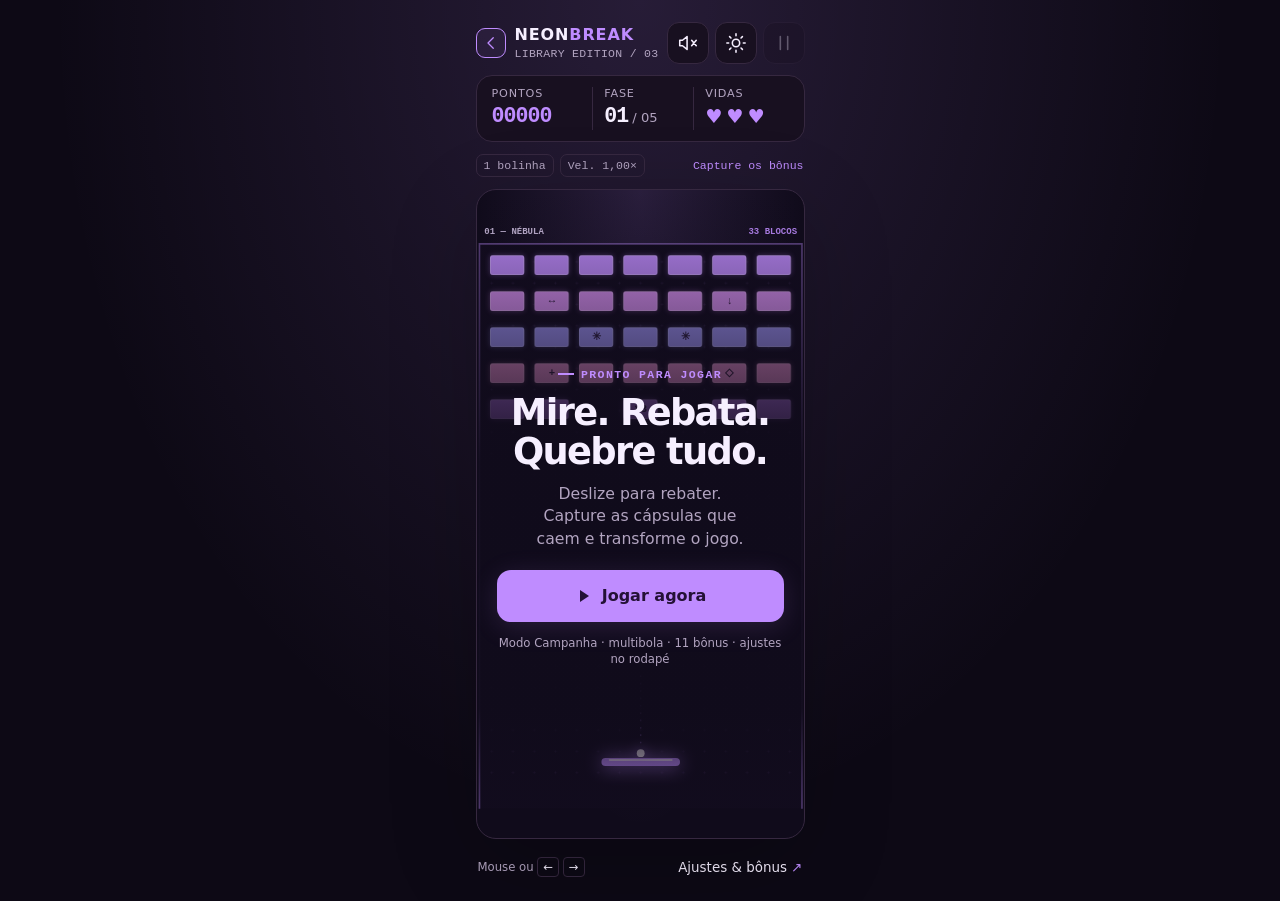
==== play.html @ c4c54582 "feat: biblioteca de jogos offline com Neon Break reescrito Reescreve o quebra-blocos como primeiro t" ====
<!doctype html>
<html lang="pt-BR">
<head>
<meta charset="utf-8">
<meta name="viewport" content="width=device-width, initial-scale=1, viewport-fit=cover">
<meta name="theme-color" content="#0d0915">
<meta name="description" content="Jogo da biblioteca IA Games. Funciona offline.">
<title>IA Games</title>
<link rel="manifest" href="./manifest.webmanifest">
<link rel="icon" type="image/svg+xml" href="./assets/icon.svg">
<link rel="apple-touch-icon" href="./assets/icon.svg">
<link rel="stylesheet" href="./core/shell.css">
</head>
<body>
<div id="root"></div>
<script type="module">
  import { boot } from './core/shell.js';
  const id = new URLSearchParams(location.search).get('game') || 'neon-break';
  boot(id, document.getElementById('root')).catch(err => {
    console.error(err);
    document.getElementById('root').innerHTML =
      '<main class="app"><h1>Não foi possível carregar o jogo</h1><p><a href="./index.html">Voltar</a></p></main>';
  });
  if ('serviceWorker' in navigator) {
    window.addEventListener('load', () => navigator.serviceWorker.register('./sw.js').catch(() => {}));
  }
</script>
</body>
</html>
---- core/shell.css ----
:root{
  color-scheme:dark;
  --bg:#0d0915;--surface:#181020;--arena:#100b1b;--line:#362840;--muted:#b2a4c0;
  --text:#f6efff;--accent:#bf8cff;--button:#bd85ff;--button-text:#210e35;--warn:#ff8a8a;
  --glow:#bf8cff25;--wash:#bf8cff0e;--overlay:#100b1bf2;
}
:root[data-theme="light"]{
  color-scheme:light;
  --bg:#f4f1fa;--surface:#fff;--arena:#fdfbff;--line:#d5cbdc;--muted:#625470;
  --text:#271c34;--overlay:#fdfbfff2;
}
*{box-sizing:border-box;-webkit-tap-highlight-color:transparent}
html{height:100%;background:var(--bg)}
body{margin:0;min-height:100%;font-family:system-ui,-apple-system,BlinkMacSystemFont,"Segoe UI",sans-serif;
  background:radial-gradient(ellipse at 50% 0,var(--glow),transparent 65%),var(--bg);
  color:var(--text);overscroll-behavior:none}
button{font:inherit;cursor:pointer;color:inherit;touch-action:manipulation}
button:focus-visible,input:focus-visible,a:focus-visible{outline:3px solid var(--accent);outline-offset:4px}
button:disabled{opacity:.3;cursor:default}
a{color:inherit;text-decoration:none}
svg{display:block;width:22px;height:22px;fill:none;stroke:currentColor;stroke-width:1.7;stroke-linecap:round;stroke-linejoin:round}

.app{width:min(100%,510px);height:100vh;height:100dvh;min-height:430px;max-height:1000px;margin:auto;
  padding:calc(14px + env(safe-area-inset-top)) 18px calc(8px + env(safe-area-inset-bottom));
  display:flex;flex-direction:column;gap:11px}

.topbar{display:flex;justify-content:space-between;align-items:center;gap:8px;flex-shrink:0}
.brand{display:flex;align-items:center;gap:9px;min-width:0}
.mark{width:30px;height:30px;border:1px solid var(--accent);border-radius:9px;display:grid;place-items:center;
  background:var(--wash);color:var(--accent);flex-shrink:0}
.mark svg{width:18px;height:18px}
.brand h1{font-size:1rem;line-height:1.1;font-weight:850;letter-spacing:.055em;margin:0;white-space:nowrap}
.brand h1 span{color:var(--accent)}
.edition{font:500 .72rem ui-monospace,monospace;color:var(--muted);letter-spacing:.025em;margin-top:4px}
.tools{display:flex;gap:6px}
.icon-button{display:grid;place-items:center;width:42px;height:42px;background:var(--surface);
  border:1px solid var(--line);border-radius:12px}
.icon-button:active{background:var(--wash);transform:scale(.96)}

.scorebar{display:grid;background:var(--surface);border:1px solid var(--line);border-radius:16px;padding:11px 4px;flex-shrink:0}
.stat{padding:0 11px;min-width:0}
.stat+.stat{border-left:1px solid var(--line)}
.stat .label{font-size:.7rem;color:var(--muted);letter-spacing:.075em;text-transform:uppercase;margin-bottom:4px;white-space:nowrap;overflow:hidden;text-overflow:ellipsis}
.stat .value{font-family:ui-monospace,SFMono-Regular,Consolas,monospace;font-size:1.35rem;line-height:1.2;
  font-weight:650;font-variant-numeric:tabular-nums;letter-spacing:-.045em}
.stat .value small{font:500 .82rem system-ui;color:var(--muted);letter-spacing:0}
.stat[data-accent="1"] .value{color:var(--accent)}
.hearts{display:flex;align-items:center;gap:4px;height:26px}
.heart{font-size:1.2rem;color:var(--accent);line-height:1}
.heart.lost{color:var(--line)}

.chipbar{display:flex;align-items:center;gap:6px;flex-shrink:0;min-height:25px;
  font:500 .72rem ui-monospace,monospace;color:var(--muted);flex-wrap:wrap}
.chip{padding:4px 7px;border:1px solid var(--line);border-radius:7px;white-space:nowrap}
.chip[data-tone="accent"]{border-color:var(--accent);color:var(--accent)}
.chip[data-tone="warn"]{border-color:var(--warn);color:var(--warn)}
.chip[data-tone="flow"]{border:0;flex:1;text-align:right;padding-right:1px;white-space:normal;color:var(--accent)}

.arena{position:relative;flex:1;min-height:0;border:1px solid var(--line);border-radius:20px;overflow:hidden;
  background:radial-gradient(ellipse at 50% 0,var(--glow),transparent 70%),var(--arena);
  isolation:isolate;touch-action:none;user-select:none;-webkit-user-select:none}
canvas{display:block;width:100%;height:100%;touch-action:none}

#toast{position:absolute;left:50%;top:50%;transform:translate(-50%,-50%);pointer-events:none;z-index:1;
  color:var(--text);background:var(--overlay);border:1px solid var(--accent);padding:9px 13px;border-radius:10px;
  font:650 .85rem ui-monospace,monospace;text-align:center;opacity:0;max-width:92%;width:max-content;transition:opacity .15s}
#toast.show{opacity:1}
#toast[data-tone="warn"]{border-color:var(--warn);color:var(--warn)}

.overlay{position:absolute;inset:0;display:flex;align-items:center;justify-content:center;padding:20px;
  background:linear-gradient(180deg,transparent 0%,var(--overlay) 42%,var(--overlay) 80%,transparent 100%);
  z-index:2;overflow-y:auto}
.overlay[hidden]{display:none}
.panel{text-align:center;width:min(100%,320px);margin:auto 0}
.eyebrow{display:inline-flex;align-items:center;gap:7px;font:600 .72rem ui-monospace,monospace;text-transform:uppercase;
  letter-spacing:.12em;color:var(--accent);margin-bottom:12px}
.eyebrow:before{content:"";width:16px;height:2px;background:var(--accent)}
.panel h2{font-size:clamp(1.7rem,7vw,2.3rem);font-weight:800;line-height:1.07;letter-spacing:-.045em;margin:0 0 11px;text-wrap:balance}
.panel p{font-size:.98rem;line-height:1.45;color:var(--muted);max-width:290px;margin:0 auto 19px;text-wrap:balance}
.primary{display:flex;justify-content:center;align-items:center;gap:10px;width:100%;min-height:52px;
  border:1px solid transparent;border-radius:14px;background:var(--button);color:var(--button-text);
  font-size:1rem;font-weight:750;box-shadow:0 5px 27px var(--glow)}
.primary svg{width:18px;height:18px;fill:currentColor;stroke-width:0}
.primary:active{transform:scale(.98);filter:brightness(1.08)}
.secondary{margin-top:8px;border:0;background:transparent;color:var(--muted);font-size:.86rem;padding:8px 18px;min-height:42px}
.secondary[hidden]{display:none}
.panel-note{font-size:.73rem;color:var(--muted);margin-top:13px;line-height:1.4}

.footer{display:flex;justify-content:space-between;align-items:center;gap:7px;flex-shrink:0;
  font-size:.73rem;color:var(--muted);padding:0 2px;line-height:1.35}
.footer strong{font-weight:500;color:var(--text)}
.footer .key{border:1px solid var(--line);padding:2px 5px;border-radius:4px;font:inherit;color:var(--text)}
.link-button{color:var(--text);background:transparent;border:0;min-height:36px;padding:4px 0;font-size:.84rem}
.link-button span{color:var(--accent)}

dialog{width:min(93vw,470px);max-height:88vh;max-height:88dvh;border:1px solid var(--line);background:var(--surface);
  color:var(--text);border-radius:20px;padding:0;box-shadow:0 24px 90px #0006;overscroll-behavior:contain}
dialog::backdrop{background:#090613bb;backdrop-filter:blur(6px)}
.dialog-head{display:flex;justify-content:space-between;align-items:center;padding:16px 18px;background:var(--surface);
  position:sticky;top:0;border-bottom:1px solid var(--line);z-index:1}
.dialog-head h2{font-size:1.1rem;letter-spacing:-.025em;margin:0}
.dialog-body{padding:18px}
.dialog-body fieldset{border:0;padding:0;margin:0 0 18px}
.dialog-body legend,.guide-title{font-size:.86rem;font-weight:650;margin:0 0 9px;padding:0}
.choices{display:flex;gap:7px;flex-wrap:wrap}
.choice{position:relative;flex:1;min-width:62px}
.choice input{position:absolute;opacity:0;width:100%;height:100%;margin:0}
.choice span{display:block;text-align:center;padding:10px 8px;border:1px solid var(--line);border-radius:10px;font-size:.84rem;cursor:pointer}
.choice input:checked+span{border-color:var(--accent);background:var(--wash);box-shadow:inset 0 0 0 1px var(--accent);color:var(--accent)}
.choice input:focus-visible+span{outline:3px solid var(--accent);outline-offset:3px}
.slider-row{display:flex;align-items:center;gap:11px}
.slider-row input[type=range]{flex:1;accent-color:var(--accent);height:32px}
.switch-row{display:flex;justify-content:space-between;align-items:center;gap:12px;padding:9px 0;border-bottom:1px solid var(--line)}
.switch-row:last-child{border-bottom:0}
.switch-row p{margin:3px 0 0;font-size:.76rem;color:var(--muted);line-height:1.35}
.switch-row strong{font-size:.88rem;font-weight:600}
.switch{position:relative;width:46px;height:27px;flex-shrink:0;border:1px solid var(--line);border-radius:14px;background:var(--bg)}
.switch input{position:absolute;inset:0;opacity:0;width:100%;height:100%;margin:0;cursor:pointer}
.switch i{position:absolute;top:3px;left:3px;width:19px;height:19px;border-radius:50%;background:var(--muted);transition:.15s}
.switch input:checked+i{left:21px;background:var(--accent)}
.switch input:checked~*{}
.switch:has(input:checked){border-color:var(--accent);background:var(--wash)}
.guide-grid{display:grid;grid-template-columns:1fr 1fr;gap:8px}
.guide-item{display:flex;gap:8px;border:1px solid var(--line);border-radius:11px;padding:10px 8px;align-items:flex-start}
.guide-item[data-tone="warn"]{border-color:var(--warn)}
.guide-icon{display:grid;place-items:center;min-width:28px;height:25px;border-radius:6px;
  font:700 .85rem ui-monospace,monospace;border:1px solid currentColor;color:var(--accent)}
.guide-item[data-tone="warn"] .guide-icon{color:var(--warn)}
.guide-item strong{font-size:.84rem;display:block;line-height:1.2;margin-bottom:4px}
.guide-item p{font-size:.76rem;line-height:1.33;color:var(--muted);margin:0}
.guide-intro,.guide-tip{font-size:.82rem;line-height:1.5;color:var(--muted);margin:0 0 13px}
.guide-tip{margin:14px 0 0}
.records{display:grid;gap:7px}
.record{display:flex;justify-content:space-between;gap:10px;font:500 .82rem ui-monospace,monospace;
  border:1px solid var(--line);border-radius:9px;padding:9px 11px}
.record b{color:var(--accent);font-weight:650}

@media(min-width:700px){body{display:grid;place-items:center}.app{padding-top:22px;padding-bottom:14px}.arena{box-shadow:0 25px 90px #0003}}
@media(max-width:380px){.mark{display:none}.app{padding-left:12px;padding-right:12px}.tools{gap:4px}
  .icon-button{width:39px;height:39px}.stat{padding:0 8px}.chipbar{gap:4px}.chip{padding:4px 5px}}
@media(max-height:690px){.app{gap:7px;padding-top:calc(8px + env(safe-area-inset-top))}.scorebar{padding:7px 3px}
  .panel p{margin-bottom:14px}.panel-note{margin-top:9px}.topbar .edition{display:none}.link-button{min-height:30px}.overlay{padding:14px}}
@media(orientation:landscape) and (max-height:560px){
  .app{display:grid;grid-template-columns:min(210px,26vw) 1fr;grid-template-rows:auto auto 1fr;
    gap:9px;width:100%;max-width:none;min-height:280px;align-items:start;
    padding:calc(10px + env(safe-area-inset-top)) 14px 10px calc(14px + env(safe-area-inset-left))}
  .topbar{grid-column:1;grid-row:1;flex-direction:column;align-items:flex-start;gap:11px}
  .mark{display:none}.brand h1{font-size:1.05rem}
  .scorebar{grid-column:1;grid-row:2;grid-template-columns:1fr 1fr 1fr!important;padding:7px 2px}
  .stat{padding:0 7px}.stat .value{font-size:1rem}.stat .label{font-size:.62rem;margin-bottom:2px}
  .hearts{height:18px}.heart{font-size:.95rem}
  .chipbar{grid-column:1;grid-row:3;align-self:start;min-height:0}
  .chip[data-tone="flow"]{text-align:left;flex-basis:100%}
  .footer{grid-column:1;grid-row:3;align-self:end;flex-direction:column;align-items:flex-start;gap:5px}
  .arena{grid-column:2;grid-row:1/4;height:100%;aspect-ratio:5/6;width:auto;max-width:100%;
    justify-self:center;border-radius:14px}
  .panel h2{font-size:1.45rem;margin-bottom:6px}
  .panel p{font-size:.85rem;line-height:1.3;margin-bottom:9px}
  .eyebrow{margin-bottom:6px}.panel-note{display:none}
  .primary{min-height:42px}.secondary{margin-top:0;padding:4px;min-height:30px}.overlay{padding:12px}}
@media(prefers-reduced-motion:reduce){*,*:before,*:after{transition:none!important}}
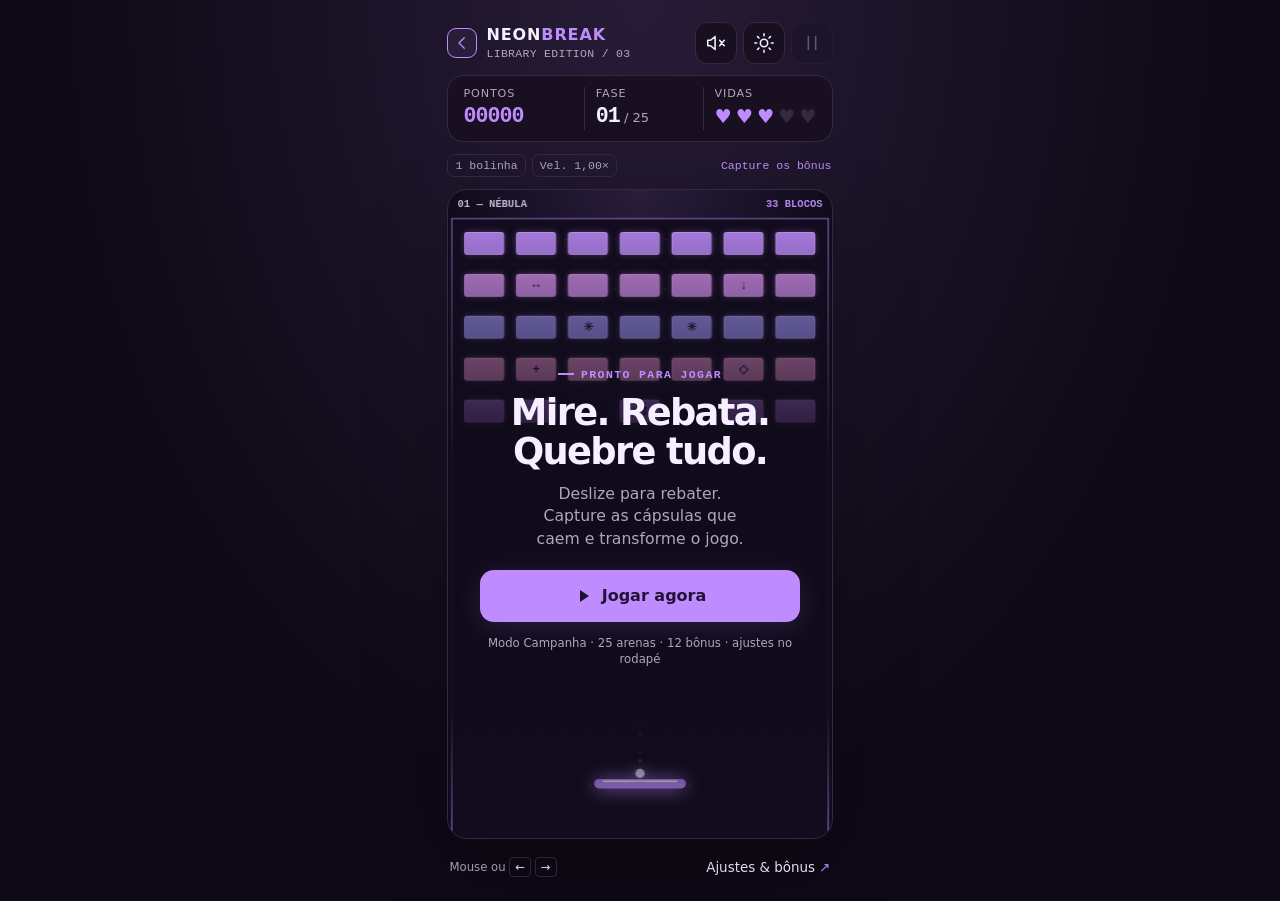
==== commit 01748152: "fix(pwa): fazer o deploy novo chegar ao aparelho na primeira abertura O service worker era cache-fir" ====
--- a/play.html
+++ b/play.html
@@ -22,7 +22,26 @@
       '<main class="app"><h1>Não foi possível carregar o jogo</h1><p><a href="./index.html">Voltar</a></p></main>';
   });
   if ('serviceWorker' in navigator) {
-    window.addEventListener('load', () => navigator.serviceWorker.register('./sw.js').catch(() => {}));
+    // updateViaCache: 'none' garante que a checagem de build novo nunca leia o
+    // sw.js do HTTP cache. Aqui não há reload automático: trocar a página no
+    // meio de uma partida perderia o progresso — o menu cuida disso.
+    window.addEventListener('load', () => {
+      navigator.serviceWorker.register('./sw.js', { updateViaCache: 'none' })
+        .then(reg => {
+          // Empurra o build novo para "activated" (senão ele fica em espera
+          // enquanto o app continuar aberto); a página em si não recarrega.
+          let tries = 0;
+          const promote = () => {
+            if (tries++ > 20) return;
+            if (reg.waiting) reg.waiting.postMessage({ type: 'SKIP_WAITING' });
+            if (reg.waiting || reg.installing) setTimeout(promote, 1200);
+          };
+          promote();
+          reg.addEventListener('updatefound', promote);
+          return reg.update().catch(() => {});
+        })
+        .catch(() => {});
+    });
   }
 </script>
 </body>
--- a/core/shell.css
+++ b/core/shell.css
@@ -102,8 +102,10 @@
 .dialog-body{padding:18px}
 .dialog-body fieldset{border:0;padding:0;margin:0 0 18px}
 .dialog-body legend,.guide-title{font-size:.86rem;font-weight:650;margin:0 0 9px;padding:0}
-.choices{display:flex;gap:7px;flex-wrap:wrap}
-.choice{position:relative;flex:1;min-width:62px}
+/* Grade em vez de flex: com muitas opções (as cores neon), a última linha
+   não estica um item solitário para a largura toda. */
+.choices{display:grid;grid-template-columns:repeat(auto-fit,minmax(72px,1fr));gap:7px}
+.choice{position:relative;min-width:0}
 .choice input{position:absolute;opacity:0;width:100%;height:100%;margin:0}
 .choice span{display:block;text-align:center;padding:10px 8px;border:1px solid var(--line);border-radius:10px;font-size:.84rem;cursor:pointer}
 .choice input:checked+span{border-color:var(--accent);background:var(--wash);box-shadow:inset 0 0 0 1px var(--accent);color:var(--accent)}
@@ -130,24 +132,56 @@
 .guide-item p{font-size:.76rem;line-height:1.33;color:var(--muted);margin:0}
 .guide-intro,.guide-tip{font-size:.82rem;line-height:1.5;color:var(--muted);margin:0 0 13px}
 .guide-tip{margin:14px 0 0}
+/* Campos de texto e placar de confronto do diálogo. */
+.name-grid{display:grid;grid-template-columns:1fr 1fr;gap:8px}
+.name-field{display:flex;flex-direction:column;gap:5px;min-width:0}
+.name-field span{font-size:.72rem;color:var(--muted);letter-spacing:.04em}
+.name-field input{font:600 .9rem system-ui,sans-serif;color:var(--text);background:var(--bg);
+  border:1px solid var(--line);border-radius:10px;padding:10px 11px;min-height:42px;width:100%}
+.name-field input:focus{border-color:var(--accent);outline:none}
+.versus{display:grid;grid-template-columns:1fr auto 1fr;align-items:center;gap:10px;
+  border:1px solid var(--line);border-radius:12px;padding:12px 10px;margin-top:10px}
+.versus span{font-size:.84rem;overflow:hidden;text-overflow:ellipsis;white-space:nowrap}
+.versus span:last-child{text-align:right}
+.versus b{font:700 1.4rem ui-monospace,monospace;color:var(--accent);font-variant-numeric:tabular-nums;white-space:nowrap}
+.ghost-button{margin-top:9px;width:100%;min-height:40px;border:1px solid var(--line);border-radius:10px;
+  background:transparent;color:var(--muted);font-size:.8rem}
+.ghost-button:active{background:var(--wash)}
+.level-grid{display:grid;grid-template-columns:repeat(auto-fill,minmax(54px,1fr));gap:7px}
+.level-pick{position:relative;border:1px solid var(--line);border-radius:10px;background:transparent;
+  color:var(--text);font:650 .82rem ui-monospace,monospace;padding:9px 2px 15px;min-height:48px}
+.level-pick:disabled{opacity:.32}
+.level-pick[aria-current="step"]{border-color:var(--accent);background:var(--wash);color:var(--accent)}
+.level-pick i{position:absolute;left:0;right:0;bottom:4px;font-style:normal;font-size:.64rem;
+  letter-spacing:.06em;color:var(--accent)}
+.level-pick:disabled i{color:var(--muted)}
 .records{display:grid;gap:7px}
 .record{display:flex;justify-content:space-between;gap:10px;font:500 .82rem ui-monospace,monospace;
   border:1px solid var(--line);border-radius:9px;padding:9px 11px}
 .record b{color:var(--accent);font-weight:650}
 
 @media(min-width:700px){body{display:grid;place-items:center}.app{padding-top:22px;padding-bottom:14px}.arena{box-shadow:0 25px 90px #0003}}
-@media(max-width:380px){.mark{display:none}.app{padding-left:12px;padding-right:12px}.tools{gap:4px}
+/* Em tela estreita encolhe o título, mas nunca esconde o botão de voltar:
+   num app instalado na tela inicial não existe o "voltar" do navegador. */
+@media(max-width:380px){.brand h1{font-size:.86rem}.mark{width:28px;height:28px}.app{padding-left:12px;padding-right:12px}.tools{gap:4px}
   .icon-button{width:39px;height:39px}.stat{padding:0 8px}.chipbar{gap:4px}.chip{padding:4px 5px}}
 @media(max-height:690px){.app{gap:7px;padding-top:calc(8px + env(safe-area-inset-top))}.scorebar{padding:7px 3px}
   .panel p{margin-bottom:14px}.panel-note{margin-top:9px}.topbar .edition{display:none}.link-button{min-height:30px}.overlay{padding:14px}}
 @media(orientation:landscape) and (max-height:560px){
+  /* Sem isto o `place-items:center` da regra de telas largas dimensiona a
+     trilha do grid pelo conteúdo, e o `width:100%` do .app não estica.
+     Jogos cujo conteúdo da arena é posicionado em absoluto colapsam. */
+  body{place-items:stretch}
   .app{display:grid;grid-template-columns:min(210px,26vw) 1fr;grid-template-rows:auto auto 1fr;
     gap:9px;width:100%;max-width:none;min-height:280px;align-items:start;
     padding:calc(10px + env(safe-area-inset-top)) 14px 10px calc(14px + env(safe-area-inset-left))}
   .topbar{grid-column:1;grid-row:1;flex-direction:column;align-items:flex-start;gap:11px}
-  .mark{display:none}.brand h1{font-size:1.05rem}
-  .scorebar{grid-column:1;grid-row:2;grid-template-columns:1fr 1fr 1fr!important;padding:7px 2px}
-  .stat{padding:0 7px}.stat .value{font-size:1rem}.stat .label{font-size:.62rem;margin-bottom:2px}
+  .brand h1{font-size:.95rem}
+  /* Coluna estreita: empilhar os campos lê melhor do que truncar rótulos. */
+  .scorebar{grid-column:1;grid-row:2;grid-template-columns:1fr!important;padding:8px 2px}
+  .stat{padding:0 9px;display:flex;align-items:baseline;justify-content:space-between;gap:8px}
+  .stat+.stat{border-left:0;border-top:1px solid var(--line);margin-top:6px;padding-top:6px}
+  .stat .value{font-size:1rem}.stat .label{font-size:.65rem;margin-bottom:0}
   .hearts{height:18px}.heart{font-size:.95rem}
   .chipbar{grid-column:1;grid-row:3;align-self:start;min-height:0}
   .chip[data-tone="flow"]{text-align:left;flex-basis:100%}
